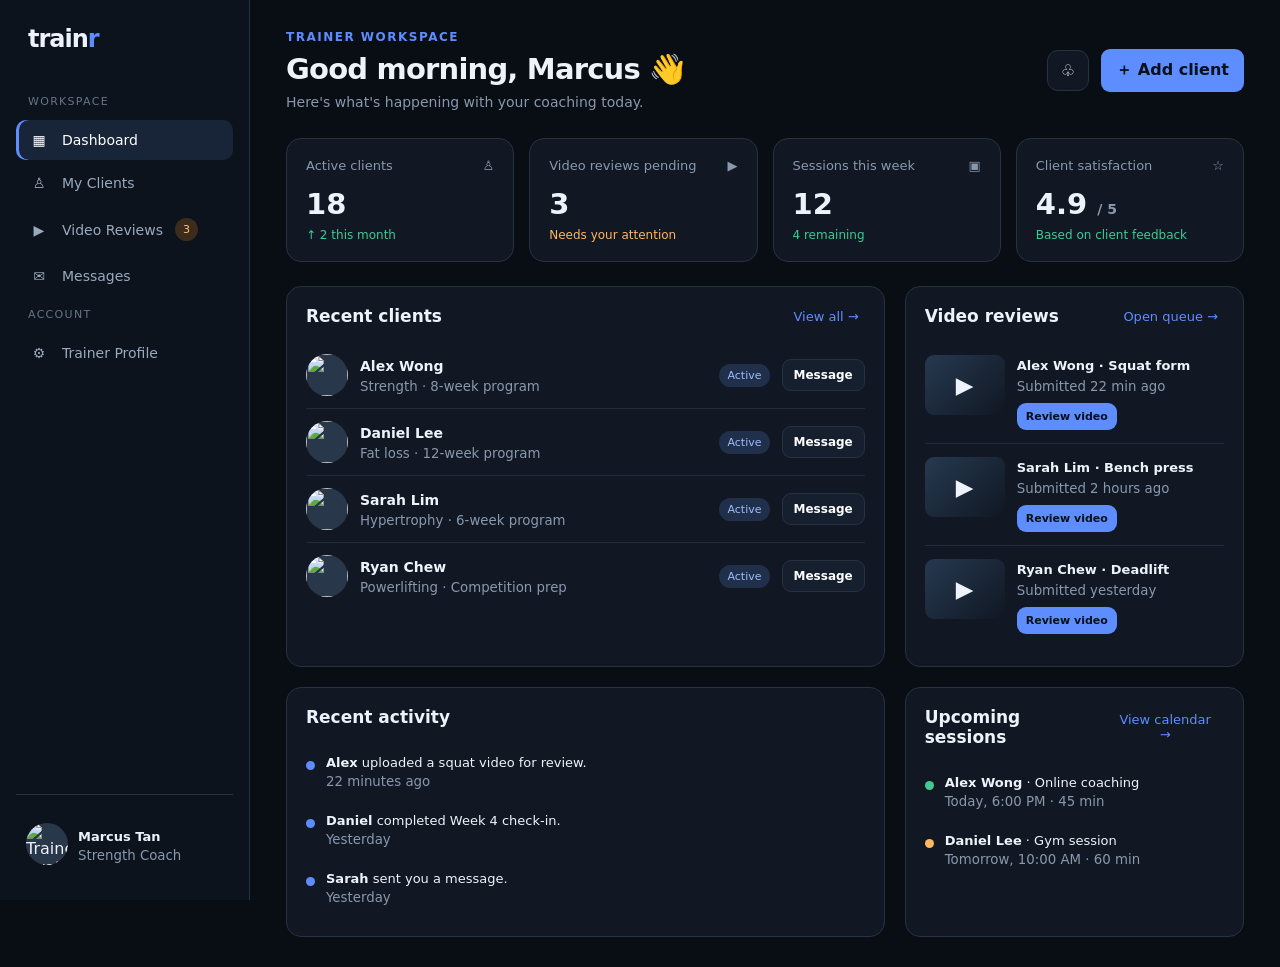
==== trainr-trainer-dashboard.html @ 1607cdfb "trainer-dashboard.html" ====
<!DOCTYPE html>
<html lang="en">
<head>
<meta charset="UTF-8"><meta name="viewport" content="width=device-width, initial-scale=1.0">
<title>Trainr — Trainer Dashboard</title>
<style>
:root{--bg:#090d14;--panel:#111824;--panel2:#151f2e;--border:#263244;--text:#eef3fb;--muted:#8998ad;--blue:#5d8dff;--blue2:#3269df;--green:#42c994;--orange:#ffb65e}
*{box-sizing:border-box}body{margin:0;background:var(--bg);color:var(--text);font-family:Inter,system-ui,-apple-system,Segoe UI,sans-serif}button,input,textarea{font:inherit}button{cursor:pointer}.layout{min-height:100vh;display:grid;grid-template-columns:250px 1fr}.sidebar{background:#0d131d;border-right:1px solid var(--border);padding:25px 16px;display:flex;flex-direction:column;position:sticky;top:0;height:100vh}.logo{font-weight:900;font-size:24px;letter-spacing:-1px;padding:0 12px 30px}.logo span{color:var(--blue)}.nav-label{font-size:11px;color:#65748a;text-transform:uppercase;letter-spacing:1.3px;padding:0 12px;margin:12px 0}.nav{display:flex;align-items:center;gap:12px;color:#9aa9bd;padding:12px;border-radius:10px;margin:3px 0;font-size:14px;border:0;background:none;text-align:left;width:100%}.nav:hover,.nav.active{background:#182438;color:white}.nav.active{box-shadow:inset 3px 0 var(--blue)}.nav .ico{width:22px;text-align:center}.sidebar-bottom{margin-top:auto;border-top:1px solid var(--border);padding-top:18px}.profile-mini{display:flex;align-items:center;gap:10px;padding:10px}.avatar{width:42px;height:42px;border-radius:50%;object-fit:cover;background:#29374b}.avatar.small{width:34px;height:34px}.profile-mini b{font-size:13px}.profile-mini small{display:block;color:var(--muted);margin-top:3px}.main{padding:30px 36px;max-width:1500px;width:100%;margin:auto}.topbar{display:flex;justify-content:space-between;align-items:center;margin-bottom:28px}.eyebrow{color:var(--blue);font-size:12px;text-transform:uppercase;letter-spacing:1.5px;font-weight:700}.h1{font-size:29px;font-weight:750;letter-spacing:-.8px;margin:8px 0}.sub{color:var(--muted);font-size:14px}.top-actions{display:flex;align-items:center;gap:12px}.icon-btn{border:1px solid var(--border);background:var(--panel);color:white;border-radius:11px;padding:10px 13px}.btn{border:0;background:var(--blue);color:#07101d;font-weight:700;border-radius:9px;padding:11px 15px}.btn:hover{background:#7ba3ff}.btn.secondary{background:var(--panel2);border:1px solid var(--border);color:white}.btn.small{padding:8px 11px;font-size:12px}.stats{display:grid;grid-template-columns:repeat(4,1fr);gap:15px;margin-bottom:24px}.card{background:var(--panel);border:1px solid var(--border);border-radius:15px;padding:19px}.stat-top{display:flex;justify-content:space-between;color:var(--muted);font-size:13px}.stat-num{font-size:29px;font-weight:750;margin:14px 0 7px}.trend{font-size:12px;color:var(--green)}.grid-main{display:grid;grid-template-columns:minmax(0,1.5fr) minmax(300px,.85fr);gap:20px}.section-head{display:flex;justify-content:space-between;align-items:center;margin-bottom:16px}.section-head h2{font-size:17px;margin:0}.link{color:var(--blue);font-size:13px;background:none;border:0}.client-row{display:flex;align-items:center;gap:12px;padding:12px 0;border-bottom:1px solid #202b3b}.client-row:last-child{border-bottom:0}.client-row .info{flex:1}.client-row b{font-size:14px}.client-row small{display:block;color:var(--muted);margin-top:4px}.tag{font-size:11px;padding:5px 8px;border-radius:20px;background:#20304a;color:#9ebcff}.tag.pending{background:#3b2c1c;color:#ffc477}.tag.done{background:#163629;color:#76e0b2}.review-item{display:flex;gap:12px;padding:13px 0;border-bottom:1px solid #202b3b}.review-item:last-child{border:0}.review-thumb{width:80px;height:60px;border-radius:9px;background:linear-gradient(135deg,#263951,#101722);display:flex;align-items:center;justify-content:center;font-size:23px;flex-shrink:0}.review-item b{font-size:13px}.review-item small{display:block;color:var(--muted);margin:5px 0 9px}.review-item .btn{font-size:11px;padding:7px 9px}.activity{display:flex;gap:11px;padding:12px 0}.activity .dot{width:9px;height:9px;background:var(--blue);border-radius:50%;margin-top:6px}.activity p{font-size:13px;margin:0}.activity small{color:var(--muted);display:block;margin-top:4px}.page{display:none}.page.active{display:block}.page-title{margin-bottom:22px}.two{display:grid;grid-template-columns:1fr 1fr;gap:18px}.video-review-layout{display:grid;grid-template-columns:minmax(0,1.4fr) minmax(290px,.8fr);gap:20px}.video-box{background:#05070a;border:1px solid var(--border);border-radius:13px;min-height:300px;display:flex;align-items:center;justify-content:center;overflow:hidden}.video-box video{width:100%;max-height:480px}.video-placeholder{text-align:center;color:#8b9bb0;padding:35px}.video-placeholder .play{font-size:42px;margin-bottom:12px}.upload-area{border:1px dashed #45659a;border-radius:12px;padding:18px;text-align:center;background:#101a29;color:var(--muted);font-size:13px}.upload-area input{display:block;margin:13px auto 0;max-width:100%}.feedback textarea{width:100%;min-height:130px;background:#0c121b;border:1px solid var(--border);border-radius:10px;color:white;padding:12px;resize:vertical}.feedback input{width:100%;background:#0c121b;border:1px solid var(--border);border-radius:9px;color:white;padding:10px;margin-bottom:10px}.feedback label{font-size:12px;color:var(--muted);display:block;margin:12px 0 7px}.comment{padding:12px;border:1px solid var(--border);border-radius:11px;margin:10px 0;background:#101925}.comment strong{font-size:13px}.comment small{color:var(--muted)}.comment p{font-size:13px;line-height:1.5;margin:8px 0 0}.chat{height:440px;display:flex;flex-direction:column}.chat-messages{flex:1;overflow:auto;padding:10px}.bubble{max-width:78%;padding:11px 13px;border-radius:13px;margin:9px 0;font-size:13px;line-height:1.5}.bubble.client{background:#1b2636}.bubble.coach{background:#2453a7;margin-left:auto}.chat-compose{display:flex;gap:9px;padding-top:13px;border-top:1px solid var(--border)}.chat-compose input{flex:1;background:#0c121b;border:1px solid var(--border);border-radius:9px;padding:11px;color:white}.table{width:100%;border-collapse:collapse}.table th,.table td{text-align:left;padding:13px;border-bottom:1px solid var(--border);font-size:13px}.table th{color:var(--muted);font-weight:500}.client-profile{display:flex;align-items:center;gap:15px;margin-bottom:20px}.client-profile h3{margin:0 0 5px}.empty{color:var(--muted);font-size:13px;padding:20px;text-align:center}.toast{position:fixed;bottom:25px;right:25px;background:#163629;border:1px solid #2d7657;padding:13px 18px;border-radius:12px;display:none;z-index:10}.toast.show{display:block}.mobile-menu{display:none}
@media(max-width:1050px){.layout{grid-template-columns:220px 1fr}.main{padding:25px}.stats{grid-template-columns:repeat(2,1fr)}.grid-main,.video-review-layout{grid-template-columns:1fr}}
@media(max-width:720px){.layout{grid-template-columns:1fr}.sidebar{position:relative;height:auto;padding:12px;display:block;border-right:0;border-bottom:1px solid var(--border)}.logo{padding:8px 12px 15px}.nav-wrap{display:flex;overflow:auto}.nav-label,.sidebar-bottom{display:none}.nav{white-space:nowrap;width:auto;padding:9px 12px}.main{padding:20px 15px}.topbar{align-items:flex-start}.top-actions .btn{display:none}.stats{gap:9px}.card{padding:14px}.stat-num{font-size:24px}.two{grid-template-columns:1fr}.video-review-layout{grid-template-columns:1fr}.h1{font-size:25px}}
</style>
</head>
<body>
<div class="layout">
<aside class="sidebar"><div class="logo">train<span>r</span></div>
<div class="nav-wrap"><div class="nav-label">Workspace</div>
<button class="nav active" data-page="dashboard"><span class="ico">▦</span> Dashboard</button>
<button class="nav" data-page="clients"><span class="ico">♙</span> My Clients</button>
<button class="nav" data-page="reviews"><span class="ico">▶</span> Video Reviews <span class="tag pending">3</span></button>
<button class="nav" data-page="messages"><span class="ico">✉</span> Messages</button>
<div class="nav-label">Account</div><button class="nav" data-page="profile"><span class="ico">⚙</span> Trainer Profile</button></div>
<div class="sidebar-bottom"><div class="profile-mini"><img class="avatar" src="https://images.unsplash.com/photo-1567013127542-490d757e51fc?auto=format&fit=crop&w=100&q=80" alt="Trainer avatar"><div><b>Marcus Tan</b><small>Strength Coach</small></div></div></div>
</aside>
<main class="main">
<div class="topbar"><div><div class="eyebrow">Trainer workspace</div><h1 class="h1">Good morning, Marcus 👋</h1><div class="sub">Here's what's happening with your coaching today.</div></div><div class="top-actions"><button class="icon-btn" title="Notifications">♧</button><button class="btn" onclick="go('clients')">＋ Add client</button></div></div>
<section class="page active" id="dashboard">
<div class="stats"><div class="card"><div class="stat-top">Active clients <span>♙</span></div><div class="stat-num">18</div><div class="trend">↑ 2 this month</div></div><div class="card"><div class="stat-top">Video reviews pending <span>▶</span></div><div class="stat-num">3</div><div style="color:var(--orange);font-size:12px">Needs your attention</div></div><div class="card"><div class="stat-top">Sessions this week <span>▣</span></div><div class="stat-num">12</div><div class="trend">4 remaining</div></div><div class="card"><div class="stat-top">Client satisfaction <span>☆</span></div><div class="stat-num">4.9 <small style="font-size:14px;color:var(--muted)">/ 5</small></div><div class="trend">Based on client feedback</div></div></div>
<div class="grid-main"><div class="card"><div class="section-head"><h2>Recent clients</h2><button class="link" onclick="go('clients')">View all →</button></div>
<div class="client-row"><img class="avatar" src="https://images.unsplash.com/photo-1534523731770-8c8a7c0b7c3a?auto=format&fit=crop&w=100&q=80"><div class="info"><b>Alex Wong</b><small>Strength · 8-week program</small></div><span class="tag">Active</span><button class="btn small secondary" onclick="openChat('Alex Wong')">Message</button></div>
<div class="client-row"><img class="avatar" src="https://images.unsplash.com/photo-1500648767791-00dcc994a43e?auto=format&fit=crop&w=100&q=80"><div class="info"><b>Daniel Lee</b><small>Fat loss · 12-week program</small></div><span class="tag">Active</span><button class="btn small secondary" onclick="openChat('Daniel Lee')">Message</button></div>
<div class="client-row"><img class="avatar" src="https://images.unsplash.com/photo-1531123897727-8f129e1688ce?auto=format&fit=crop&w=100&q=80"><div class="info"><b>Sarah Lim</b><small>Hypertrophy · 6-week program</small></div><span class="tag">Active</span><button class="btn small secondary" onclick="openChat('Sarah Lim')">Message</button></div>
<div class="client-row"><img class="avatar" src="https://images.unsplash.com/photo-1506794778202-cad84cf45f1d?auto=format&fit=crop&w=100&q=80"><div class="info"><b>Ryan Chew</b><small>Powerlifting · Competition prep</small></div><span class="tag">Active</span><button class="btn small secondary" onclick="openChat('Ryan Chew')">Message</button></div></div>
<div class="card"><div class="section-head"><h2>Video reviews</h2><button class="link" onclick="go('reviews')">Open queue →</button></div>
<div class="review-item"><div class="review-thumb">▶</div><div><b>Alex Wong · Squat form</b><small>Submitted 22 min ago</small><button class="btn" onclick="selectReview('Alex Wong','Squat form')">Review video</button></div></div>
<div class="review-item"><div class="review-thumb">▶</div><div><b>Sarah Lim · Bench press</b><small>Submitted 2 hours ago</small><button class="btn" onclick="selectReview('Sarah Lim','Bench press')">Review video</button></div></div>
<div class="review-item"><div class="review-thumb">▶</div><div><b>Ryan Chew · Deadlift</b><small>Submitted yesterday</small><button class="btn" onclick="selectReview('Ryan Chew','Deadlift')">Review video</button></div></div></div>
<div class="card"><div class="section-head"><h2>Recent activity</h2></div><div class="activity"><div class="dot"></div><div><p><b>Alex</b> uploaded a squat video for review.</p><small>22 minutes ago</small></div></div><div class="activity"><div class="dot"></div><div><p><b>Daniel</b> completed Week 4 check-in.</p><small>Yesterday</small></div></div><div class="activity"><div class="dot"></div><div><p><b>Sarah</b> sent you a message.</p><small>Yesterday</small></div></div></div>
<div class="card"><div class="section-head"><h2>Upcoming sessions</h2><button class="link">View calendar →</button></div><div class="activity"><div class="dot" style="background:var(--green)"></div><div><p><b>Alex Wong</b> · Online coaching</p><small>Today, 6:00 PM · 45 min</small></div></div><div class="activity"><div class="dot" style="background:var(--orange)"></div><div><p><b>Daniel Lee</b> · Gym session</p><small>Tomorrow, 10:00 AM · 60 min</small></div></div></div></div>
</section>
<section class="page" id="clients"><div class="page-title"><div class="eyebrow">Your roster</div><h1 class="h1">My Clients</h1><div class="sub">Manage your members and coaching plans.</div></div><div class="card"><div class="section-head"><h2>Client roster</h2><button class="btn small" onclick="toast('Demo: invite link copied!')">＋ Invite client</button></div><table class="table"><thead><tr><th>Client</th><th>Program</th><th>Progress</th><th>Status</th><th></th></tr></thead><tbody><tr><td><b>Alex Wong</b><br><small class="sub">alex@example.com</small></td><td>Strength · 8 weeks</td><td>Week 3/8</td><td><span class="tag">Active</span></td><td><button class="btn small secondary" onclick="openChat('Alex Wong')">Message</button></td></tr><tr><td><b>Daniel Lee</b><br><small class="sub">daniel@example.com</small></td><td>Fat loss · 12 weeks</td><td>Week 4/12</td><td><span class="tag">Active</span></td><td><button class="btn small secondary" onclick="openChat('Daniel Lee')">Message</button></td></tr><tr><td><b>Sarah Lim</b><br><small class="sub">sarah@example.com</small></td><td>Hypertrophy · 6 weeks</td><td>Week 2/6</td><td><span class="tag">Active</span></td><td><button class="btn small secondary" onclick="openChat('Sarah Lim')">Message</button></td></tr><tr><td><b>Ryan Chew</b><br><small class="sub">ryan@example.com</small></td><td>Powerlifting prep</td><td>Week 7/10</td><td><span class="tag">Active</span></td><td><button class="btn small secondary" onclick="openChat('Ryan Chew')">Message</button></td></tr></tbody></table></div></section>
<section class="page" id="reviews"><div class="page-title"><div class="eyebrow">Coaching tools</div><h1 class="h1">Video Review Studio</h1><div class="sub">Review client form videos and send coaching feedback.</div></div><div class="video-review-layout"><div><div class="card" style="margin-bottom:16px"><div class="section-head"><h2 id="review-title">Alex Wong · Squat form</h2><span class="tag pending">Pending review</span></div><div class="video-box" id="video-box"><div class="video-placeholder"><div class="play">▶</div><b>Client video preview</b><p>Upload a video below to preview it here.</p></div></div><div style="margin-top:15px" class="upload-area">Upload or replace client video<input id="video-upload" type="file" accept="video/*"></div></div><div class="card"><div class="section-head"><h2>Submission details</h2></div><p class="sub" id="review-detail">Exercise: Squat · Submitted today</p><p style="font-size:14px">“I feel like I'm leaning forward too much when I come out of the bottom. Can you check my form?”</p></div></div><div><div class="card feedback"><div class="section-head"><h2>Coach feedback</h2></div><label>Timestamp (optional)</label><input id="timestamp" placeholder="e.g. 00:08"><label>Your comment</label><textarea id="feedback-text" placeholder="Write your technique feedback, cues, and recommendations..."></textarea><button class="btn" style="width:100%;margin-top:12px" onclick="addFeedback()">Post feedback</button><div style="margin-top:20px"><h3 style="font-size:14px">Feedback thread</h3><div id="comments"><div class="empty">No feedback posted yet. Add your first coaching comment.</div></div></div></div></div></div></section>
<section class="page" id="messages"><div class="page-title"><div class="eyebrow">Communication</div><h1 class="h1">Messages</h1><div class="sub">Stay connected with your clients.</div></div><div class="two"><div class="card"><div class="section-head"><h2>Conversations</h2></div><div class="client-row" onclick="openChat('Alex Wong')" style="cursor:pointer"><img class="avatar" src="https://images.unsplash.com/photo-1534523731770-8c8a7c0b7c3a?auto=format&fit=crop&w=100&q=80"><div class="info"><b>Alex Wong</b><small>Hey coach, uploaded my squat video…</small></div><span class="tag pending">1</span></div><div class="client-row" onclick="openChat('Sarah Lim')" style="cursor:pointer"><img class="avatar" src="https://images.unsplash.com/photo-1531123897727-8f129e1688ce?auto=format&fit=crop&w=100&q=80"><div class="info"><b>Sarah Lim</b><small>Thanks for the feedback!</small></div></div><div class="client-row" onclick="openChat('Daniel Lee')" style="cursor:pointer"><img class="avatar" src="https://images.unsplash.com/photo-1500648767791-00dcc994a43e?auto=format&fit=crop&w=100&q=80"><div class="info"><b>Daniel Lee</b><small>Check-in completed</small></div></div></div><div class="card chat"><div class="section-head"><h2 id="chat-title">Alex Wong</h2><span class="tag">Client</span></div><div class="chat-messages" id="chat-messages"><div class="bubble client">Hey coach! I uploaded my squat video. I feel like my torso is leaning forward too much.</div><div class="bubble coach">Got it, Alex! I'll review your video and give you some cues.</div><div class="bubble client">Thank you! 🙏</div></div><div class="chat-compose"><input id="chat-input" placeholder="Type a message…"><button class="btn" onclick="sendChat()">Send</button></div></div></div></section>
<section class="page" id="profile"><div class="page-title"><div class="eyebrow">Account</div><h1 class="h1">Trainer Profile</h1><div class="sub">Your public profile preview and account information.</div></div><div class="card"><div class="client-profile"><img class="avatar" style="width:75px;height:75px" src="https://images.unsplash.com/photo-1567013127542-490d757e51fc?auto=format&fit=crop&w=150&q=80"><div><h3>Marcus Tan</h3><div class="sub">Certified Strength & Conditioning Coach</div><span class="tag">Verified Trainer</span></div></div><div class="two"><div><label class="sub">Specialties</label><p>Strength training · Powerlifting · Technique coaching</p></div><div><label class="sub">Coaching experience</label><p>6 years</p></div><div><label class="sub">Clients</label><p>18 active members</p></div><div><label class="sub">Rating</label><p>⭐ 4.9 / 5.0</p></div></div><button class="btn secondary" onclick="toast('Demo profile settings')">Edit profile</button></div></section>
</main></div><div class="toast" id="toast"></div>
<script>
let currentClient='Alex Wong';let currentExercise='Squat form';let localComments=[];
function go(page){document.querySelectorAll('.page').forEach(p=>p.classList.remove('active'));document.getElementById(page).classList.add('active');document.querySelectorAll('.nav').forEach(n=>n.classList.toggle('active',n.dataset.page===page));window.scrollTo(0,0)}
document.querySelectorAll('.nav').forEach(n=>n.addEventListener('click',()=>go(n.dataset.page)));
function selectReview(client,exercise){currentClient=client;currentExercise=exercise;document.getElementById('review-title').textContent=client+' · '+exercise;document.getElementById('review-detail').textContent='Exercise: '+exercise+' · Submitted today';document.getElementById('comments').innerHTML='<div class="empty">No feedback posted yet. Add your first coaching comment.</div>';localComments=[];go('reviews')}
document.getElementById('video-upload').addEventListener('change',e=>{const f=e.target.files[0];if(!f)return;const url=URL.createObjectURL(f);document.getElementById('video-box').innerHTML='<video controls src="'+url+'"></video>';toast('Video preview loaded. This demo does not permanently upload files.')});
function addFeedback(){const text=document.getElementById('feedback-text').value.trim();const stamp=document.getElementById('timestamp').value.trim();if(!text){toast('Write a comment first.');return}localComments.unshift({text,stamp});renderComments();document.getElementById('feedback-text').value='';document.getElementById('timestamp').value='';toast('Feedback posted in this demo!')}
function renderComments(){const c=document.getElementById('comments');c.innerHTML=localComments.map(x=>'<div class="comment"><strong>Marcus Tan · Coach</strong> <small>'+ (x.stamp?' · '+escapeHtml(x.stamp):' · Just now')+'</small><p>'+escapeHtml(x.text)+'</p></div>').join('')}
function escapeHtml(s){return s.replace(/[&<>"']/g,c=>({'&':'&amp;','<':'&lt;','>':'&gt;','"':'&quot;',"'":'&#39;'}[c]))}
function openChat(name){currentClient=name;document.getElementById('chat-title').textContent=name;go('messages')}
function sendChat(){const i=document.getElementById('chat-input');const t=i.value.trim();if(!t)return;const b=document.createElement('div');b.className='bubble coach';b.textContent=t;document.getElementById('chat-messages').appendChild(b);i.value='';document.getElementById('chat-messages').scrollTop=99999;toast('Message sent in demo chat')}
function toast(message){const t=document.getElementById('toast');t.textContent=message;t.classList.add('show');setTimeout(()=>t.classList.remove('show'),2700)}
</script></body></html>
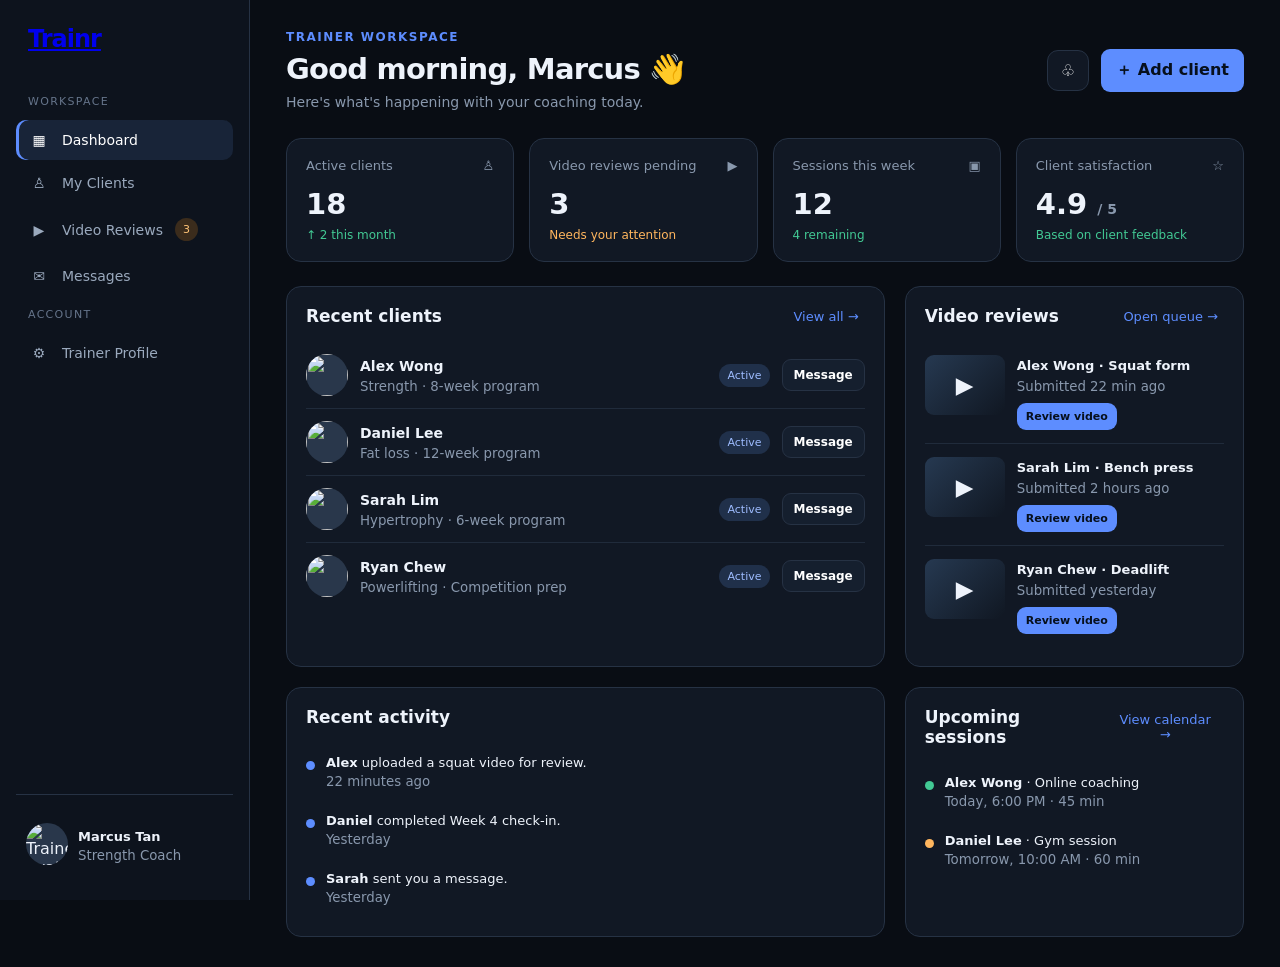
==== commit 0ec5d06b: "Update sidebar logo to link to index.html" ====
--- a/trainr-trainer-dashboard.html
+++ b/trainr-trainer-dashboard.html
@@ -12,7 +12,7 @@
 </head>
 <body>
 <div class="layout">
-<aside class="sidebar"><div class="logo">train<span>r</span></div>
+<aside class="sidebar"><a href="index.html" class="logo">Trainr</a>
 <div class="nav-wrap"><div class="nav-label">Workspace</div>
 <button class="nav active" data-page="dashboard"><span class="ico">▦</span> Dashboard</button>
 <button class="nav" data-page="clients"><span class="ico">♙</span> My Clients</button>
